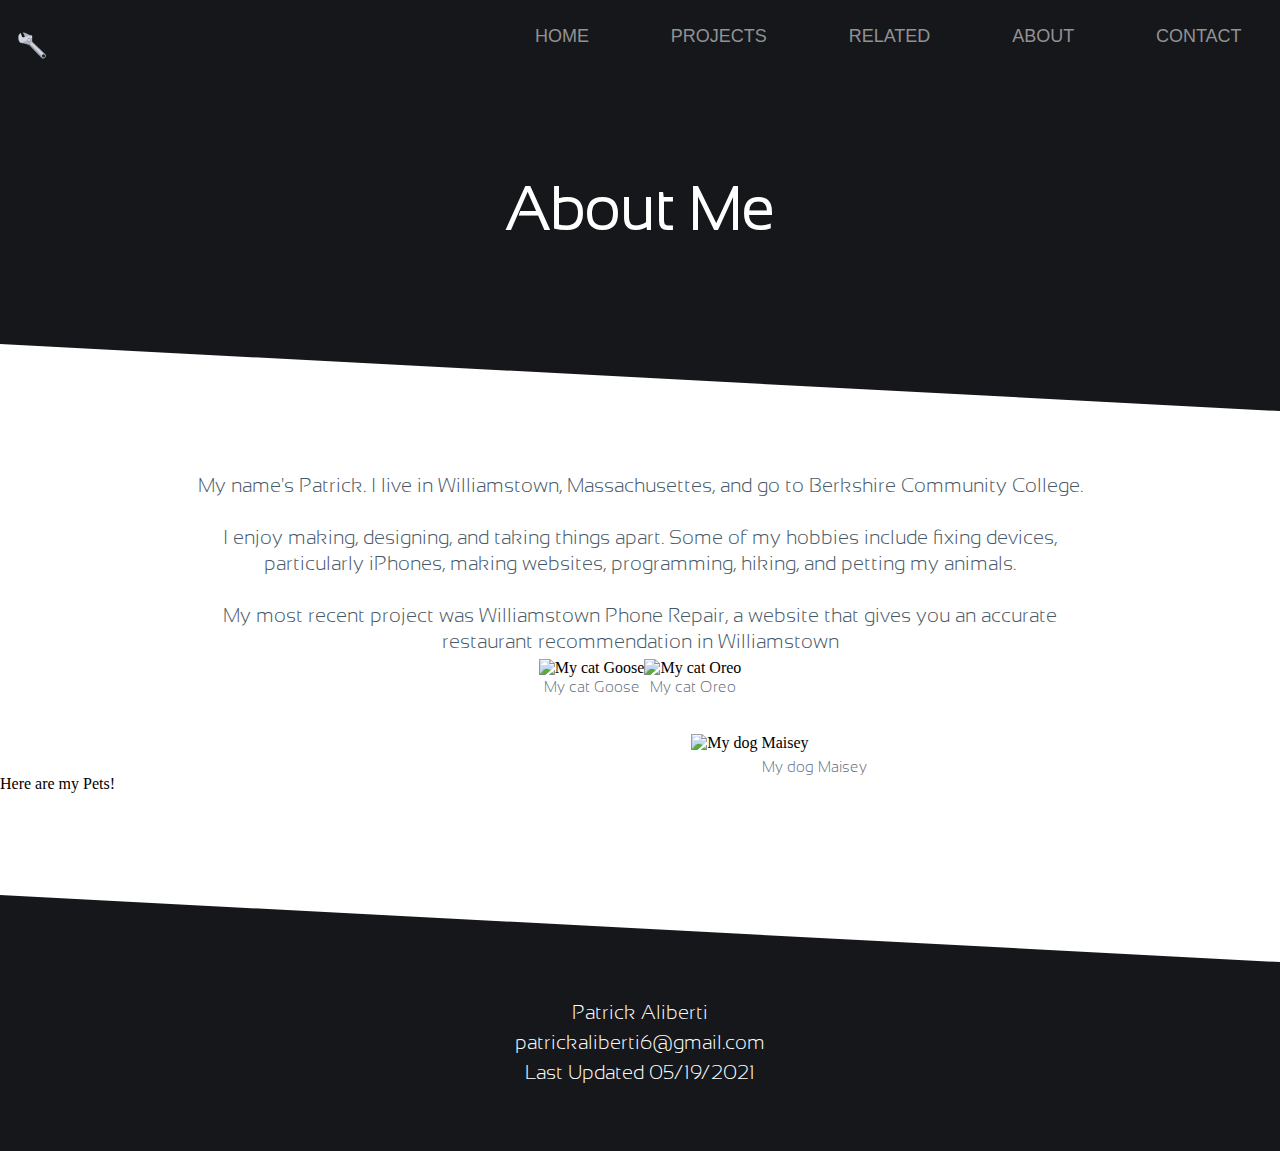
==== about.html @ bbf833e3 "Add files via upload" ====
<!DOCTYPE html>
<html lang="en">
<head>
  <meta charset="utf-8">
  <title>About</title>
  <link rel="stylesheet" href="home.css">
</head>
<body>
  <div id="main">
    <nav>
      <a href="index.html">
        <img src="imgs/wrench.png" alt="wrench">
      </a>
      <a href="index.html">HOME</a>
      <a href="#sec2">PROJECTS</a>
      <a href="#related.html">RELATED</a>
      <a href="about.html">ABOUT</a>
      <a href="#contact.html">CONTACT</a>
    </nav>
    <h1 id="about">About Me</h1>
  </div>
  <div class="skew"></div>
  <div id="aboutP">
    <p>My name's Patrick. I live in Williamstown, Massachusettes, and go to Berkshire Community College.</p><br>
    <p>
      I enjoy making, designing, and taking things apart. Some of my hobbies include fixing devices, particularly iPhones, making websites,
      programming, hiking, and petting my animals.
    </p><br>
    <p>My most recent project was Williamstown Phone Repair, a website that gives you an accurate restaurant recommendation in Williamstown</p>
  </div>
  <div id="petGallery">
    <div>
      <img src="imgs/goose.jpg" alt="My cat Goose">
      <p>My cat Goose</p>
    </div>
    <div>
      <img src="imgs/oreo.jpg" alt="My cat Oreo">
      <p>My cat Oreo</p>
    </div>
  </div>
  <div id="Maisey">
    <img src="imgs/maisey.jpg" alt="My dog Maisey">
    <p>My dog Maisey</p>
  </div>
  <span id="pets">Here are my Pets!</span>
  <div class="skew" id="white"></div>
  <footer>
    Patrick Aliberti<br>
    patrickaliberti6@gmail.com<br>
    Last Updated 05/19/2021
  </footer>
</body>
</html>
---- home.css ----
* {
  margin: 0px;
}

#main {
  background-color: rgb(22, 23, 27);
}

a {
  text-decoration: none;
}

.skew {
  position: relative;
  padding: 4% 0;
  background: rgb(22, 23, 27);
  overflow: visible;
  z-index: 1;
}

.skew:after {
  content: '';
  width: 100%;
  height: 100%;
  position: absolute;
  background: inherit;
  z-index: -1;
  bottom: 0;
  transform-origin: left bottom;
  transform: skewY(3deg);
}

nav {
  text-align: center;
  font-family: arial;
  font-size: 18px;

  padding-top: 2%;
  margin-bottom: 8%;
  text-align: right;
}

nav a {
  color: rgb(146, 146, 146);
  text-decoration: none;

  margin-left: 3%;
  margin-right: 3%;
  margin-top: 2%;
}

nav a:hover {
  color: rgb(255, 255, 255);
}

nav img {
  width: 3%;
  float: left;
  margin-left: 1%;
}

#layout {
  display: flex;
}

#intro {
  margin-left: 5%;
  width: 50%;
}

#intro h1 {
  color: white;
  font-family: Sansation-Light;
  font-size: 60px;

  margin-top: 10%;
}

#intro p {
  color:white;
  font-family: Sansation-Light;
  font-size: 20px;
  line-height: 1.5;

  margin-top: 5%;
}

#layout #me {
  border-radius: 100%;
  border: 10px solid rgb(15, 35, 65);

  width: 30%;
  height: 30%;
  margin-right: 5%;
  margin-left: 5%;
}

#github {
  width: 10%;
  margin-left: 35%;
  margin-top: 12%;
}

#stack-overflow {
  width: 7%;
  margin-left: 3%;
  margin-bottom: 2%;
}

#heading {
  font-family: Sansation-Light;
  margin-top: 13%;
  margin-left: 4%;
  font-size: 42px;
}

#heading2 {
  font-family: Sansation-Light;
  font-size: 42px;

  margin-top: 0%;
  margin-left: 4%;
  padding-top: 13%;
}

#white {
  background-color: white;
}

#grey {
  background-color: rgb(216, 216, 216);
}

hr {
  margin-left: 3%;
  margin-right: 3%;
  margin-top: 1%;
  margin-bottom: 2%;
}

#gallery {
  display: flex;
  margin-left: 3%;
  margin-right: 3%;
}

#gallery img {
  border-radius: 5px;

  width: 98%;
  margin-top: 3%;
  margin-left: 1%;
}

#gallery p {
  text-align: center;
  font-family: Sansation-Light;
  font-size: 22px;
}

ul {
  list-style-type: circle;
  margin-left: 4%;
  font-size: 30px;
  font-family: Sansation-Light;
  position: relative;
}

ul img {
  width: 10%;
  margin-right: 5%;
}

#vert {
  border-left: 2px solid rgb(89, 106, 128);

  height: 106px;
  position: absolute;
  left: 17%;
  top: 74%;;
}

ul a {
  font-size: 18px;

  position: absolute;
  left: 22%;
  top: 84%;
}

ul a:hover {
  color: rgb(48, 48, 117);
}

ul a:visited {
  color: rgb(48, 48, 117);
}

#about {
  color: white;
  font-family: Sansation-Light;
  font-size: 60px;
  text-align: center;

  margin-top: 10%;
}

#aboutP {
  color: rgb(71, 88, 104);
  font-family: Sansation-Light;
  font-size: 20px;
  text-align: center;
  line-height: 1.3;

  margin-top:10%;
  margin-left: 15%;
  margin-right: 15%;
}

#petGallery {
  display: flex;
  justify-content: center;
  margin-left: 27%;
  margin-right: 27%;
}

#petGallery img {
  width: 98%;
  margin-top: 5%;
}

#petGallery p {
  color: rgb(99, 109, 124);
  font-family: Sansation-Light;
  font-size: 15px;
  text-align: center;
  
  margin-top: 1%;
}

#Maisey {
  margin-left: 54%;
  margin-top: 3%;
}

#Maisey img {
  width: 40%;
}

#Maisey p {
  color: rgb(99, 109, 124);
  font-family: Sansation-Light;
  font-size: 15px;
  
  margin-top: 1%;
  margin-left: 12%;
}

#pets {
  position: relative;
  top: 50%;
}

footer {
  background-color: rgb(22, 23, 27);
  color: white;
  font-size: 20px;
  font-family: Sansation-Light;
  text-align: center;
  line-height: 1.5;

  padding-top: 8%;
  padding-bottom: 5%;
}

@font-face{
  font-family: 'Sansation-Light';
  src: url(fonts/Sansation-Light.ttf);
}
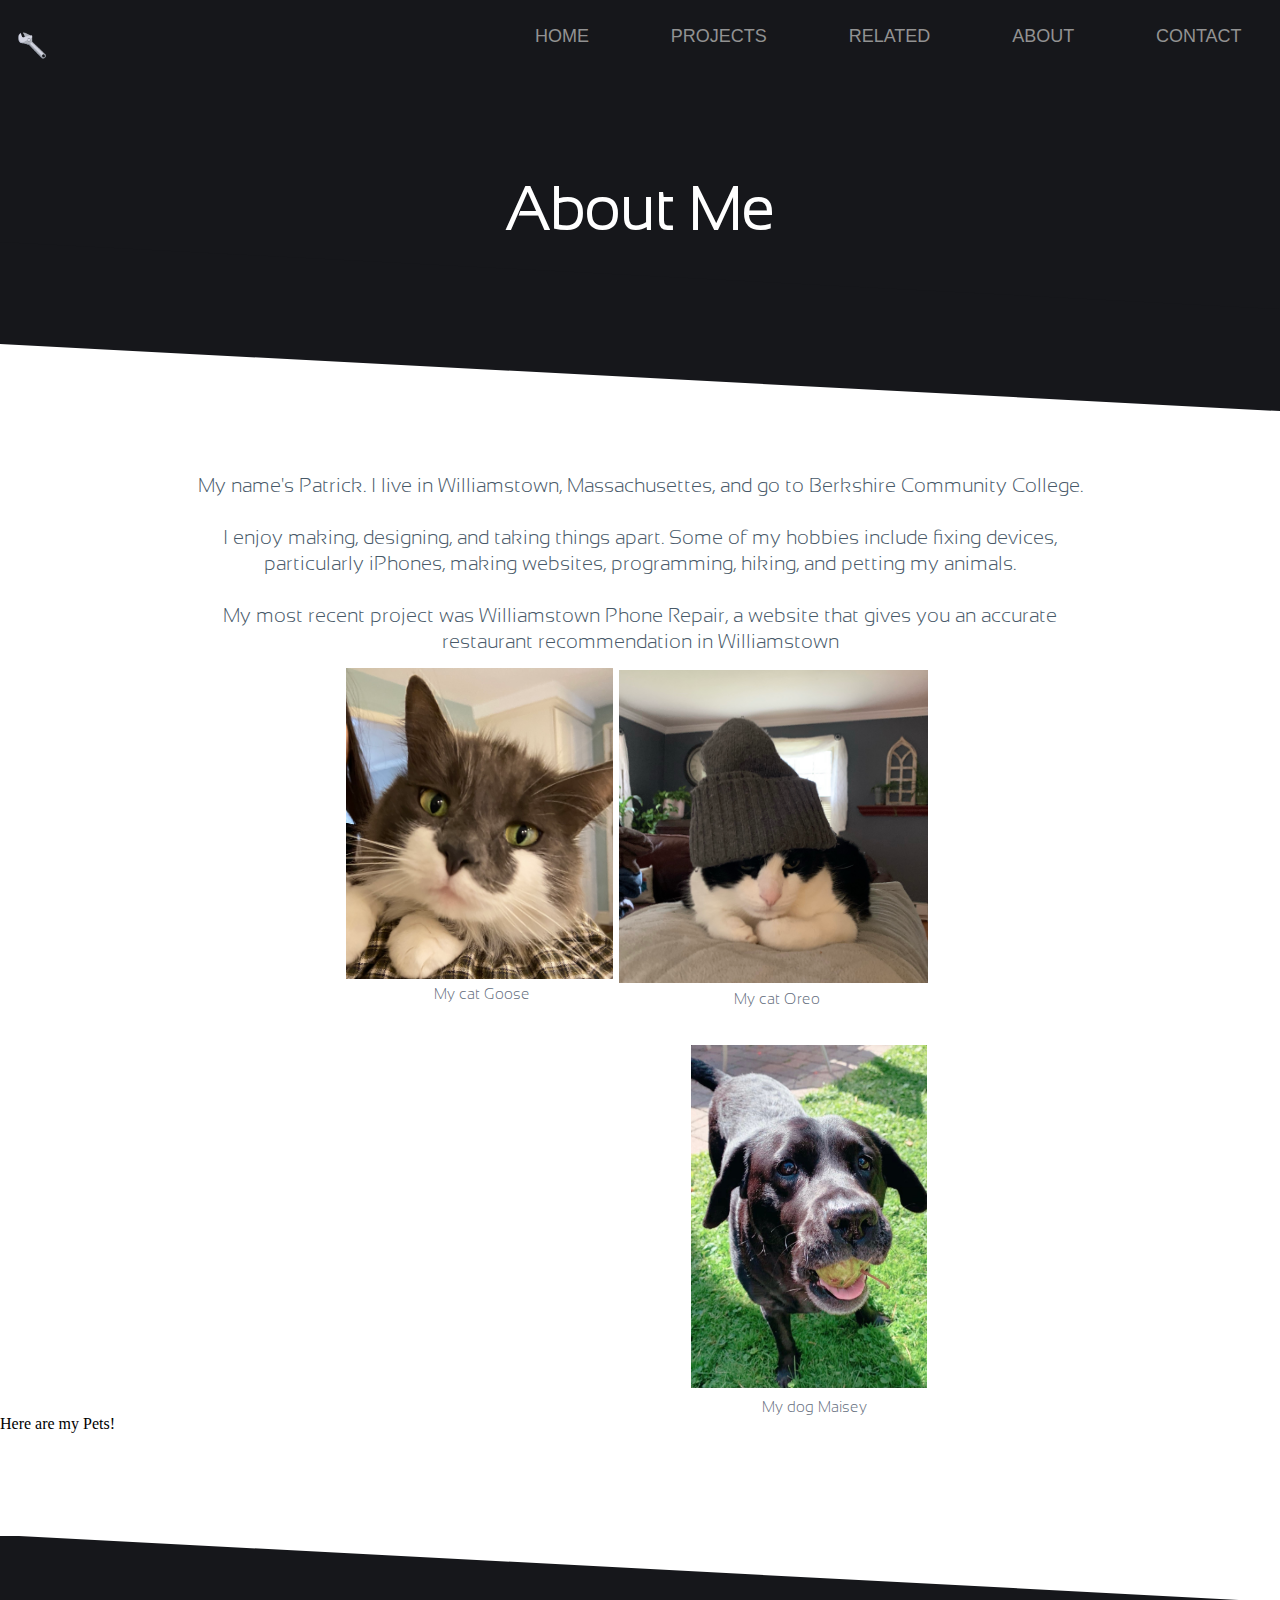
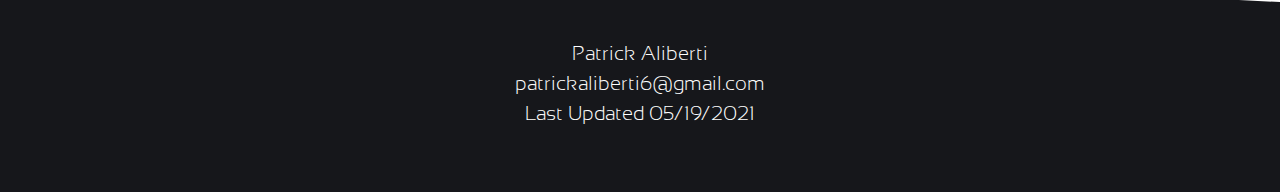
==== commit ce6712ab: "Update about.html" ====
--- a/about.html
+++ b/about.html
@@ -30,16 +30,16 @@
   </div>
   <div id="petGallery">
     <div>
-      <img src="imgs/goose.jpg" alt="My cat Goose">
+      <img src="imgs/goose.JPG" alt="My cat Goose">
       <p>My cat Goose</p>
     </div>
     <div>
-      <img src="imgs/oreo.jpg" alt="My cat Oreo">
+      <img src="imgs/oreo.JPG" alt="My cat Oreo">
       <p>My cat Oreo</p>
     </div>
   </div>
   <div id="Maisey">
-    <img src="imgs/maisey.jpg" alt="My dog Maisey">
+    <img src="imgs/maisey.JPG" alt="My dog Maisey">
     <p>My dog Maisey</p>
   </div>
   <span id="pets">Here are my Pets!</span>
@@ -50,4 +50,4 @@
     Last Updated 05/19/2021
   </footer>
 </body>
-</html>+</html>
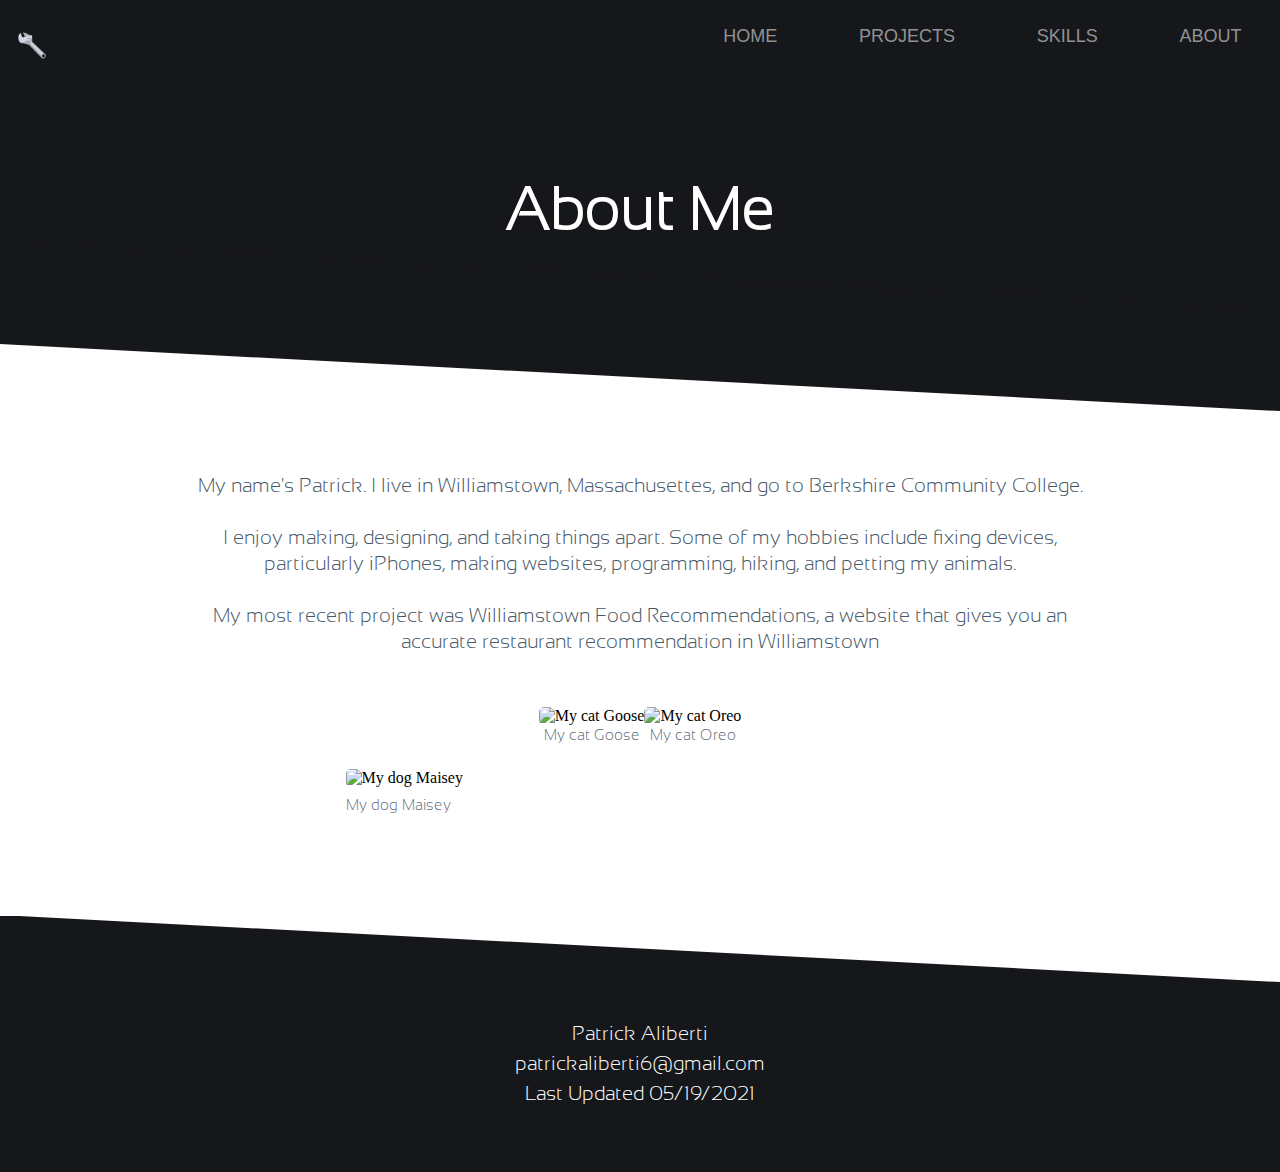
==== commit 18afc052: "Add files via upload" ====
--- a/about.html
+++ b/about.html
@@ -12,10 +12,9 @@
         <img src="imgs/wrench.png" alt="wrench">
       </a>
       <a href="index.html">HOME</a>
-      <a href="#sec2">PROJECTS</a>
-      <a href="#related.html">RELATED</a>
+      <a href="index.html#sec2">PROJECTS</a>
+      <a href="index.html#sec3">SKILLS</a>
       <a href="about.html">ABOUT</a>
-      <a href="#contact.html">CONTACT</a>
     </nav>
     <h1 id="about">About Me</h1>
   </div>
@@ -26,23 +25,22 @@
       I enjoy making, designing, and taking things apart. Some of my hobbies include fixing devices, particularly iPhones, making websites,
       programming, hiking, and petting my animals.
     </p><br>
-    <p>My most recent project was Williamstown Phone Repair, a website that gives you an accurate restaurant recommendation in Williamstown</p>
+    <p>My most recent project was Williamstown Food Recommendations, a website that gives you an accurate restaurant recommendation in Williamstown</p>
   </div>
   <div id="petGallery">
     <div>
-      <img src="imgs/goose.JPG" alt="My cat Goose">
+      <img src="imgs/goose.jpg" alt="My cat Goose">
       <p>My cat Goose</p>
     </div>
     <div>
-      <img src="imgs/oreo.JPG" alt="My cat Oreo">
+      <img src="imgs/oreo.jpg" alt="My cat Oreo">
       <p>My cat Oreo</p>
     </div>
   </div>
   <div id="Maisey">
-    <img src="imgs/maisey.JPG" alt="My dog Maisey">
+    <img src="imgs/maisey.jpg" alt="My dog Maisey">
     <p>My dog Maisey</p>
   </div>
-  <span id="pets">Here are my Pets!</span>
   <div class="skew" id="white"></div>
   <footer>
     Patrick Aliberti<br>
@@ -50,4 +48,4 @@
     Last Updated 05/19/2021
   </footer>
 </body>
-</html>
+</html>--- a/home.css
+++ b/home.css
@@ -85,9 +85,9 @@
   margin-top: 5%;
 }
 
-#layout #me {
+.me {
   border-radius: 100%;
-  border: 10px solid rgb(15, 35, 65);
+  border: 10px solid rgb(29, 23, 53);
 
   width: 30%;
   height: 30%;
@@ -95,6 +95,10 @@
   margin-left: 5%;
 }
 
+.hide {
+  display: none;
+}
+
 #github {
   width: 10%;
   margin-left: 35%;
@@ -128,7 +132,7 @@
 }
 
 #grey {
-  background-color: rgb(216, 216, 216);
+  background-color: rgb(231, 231, 231);
 }
 
 hr {
@@ -222,11 +226,13 @@
   justify-content: center;
   margin-left: 27%;
   margin-right: 27%;
+  margin-top: 4%;
 }
 
 #petGallery img {
   width: 98%;
-  margin-top: 5%;
+  margin-top: 2%;
+  border-radius: 5px;
 }
 
 #petGallery p {
@@ -239,12 +245,13 @@
 }
 
 #Maisey {
-  margin-left: 54%;
-  margin-top: 3%;
+  margin-left: 27%;
+  margin-top: 2%;
 }
 
 #Maisey img {
-  width: 40%;
+  width: 62.5%;
+  border-radius: 5px;
 }
 
 #Maisey p {
@@ -253,12 +260,10 @@
   font-size: 15px;
   
   margin-top: 1%;
-  margin-left: 12%;
 }
 
 #pets {
-  position: relative;
-  top: 50%;
+  float: left;
 }
 
 footer {
@@ -273,6 +278,146 @@
   padding-bottom: 5%;
 }
 
+@media screen and (max-width: 1300px) {
+  #intro h1 {
+    font-size: 45px;
+  }
+}
+
+@media screen and (max-width: 1024px) {
+  nav img {
+    width: 6%;
+  }
+
+  #intro h1 {
+    font-size: 40px;
+    margin-top: 5%;
+  }
+
+  #intro p {
+    font-size: 15px;
+  }
+
+  #github {
+    width: 16%;
+  }
+
+  #stack-overflow {
+    width: 13%;
+  }
+
+  ul img {
+    width: 12%;
+  }
+
+  #vert {
+    left: 23%;
+  }
+
+  ul a {
+    left: 30%;
+  }
+}
+
+@media screen and (max-width: 868px) {
+  #intro h1 {
+    font-size: 29px;
+  }
+
+  #intro p {
+    font-size: 12px;
+  }
+
+  ul img {
+    width: 17%;
+  }
+
+  #vert {
+    left: 27%;
+  }
+
+  ul a {
+    left: 35%;
+  }
+}
+
+@media screen and (max-width: 600px) {
+  nav {
+    font-size: 15px;
+  }
+
+  nav img {
+    width: 9%;
+  }
+
+  #gallery {
+    display: block;
+  }
+
+  #gallery div {
+    margin-top : 2%;
+    margin-bottom: 4%;
+    margin-left: 3%;
+    margin-right: 3%;
+  }
+
+  .me{
+    display: none;
+  }
+
+  .hide {
+    display: block;
+    border-radius: 100%;
+    border: 10px solid rgb(29, 23, 53);
+
+    width: 30%;
+    height: 30%;
+    margin-left: 33%;
+    margin-bottom: 2%;
+  }
+
+  #intro h1 {
+    text-align: center;
+    margin-right: 8%;
+  }
+
+  #intro p {
+    width: 80%;
+    text-align: center;
+    margin-left: 5%;
+  }
+
+  #intro {
+    width: 100%;
+  }
+
+  #github{
+    margin-left: 30%;
+  }
+
+  ul img {
+    width: 25%;
+  }
+
+  #vert {
+    left: 35%;
+  }
+
+  ul a {
+    left: 44%;
+  }
+
+  #petGallery {
+    display: block;
+  }
+}
+
+/*
+@media screen and (max-width: 480px) {
+  body {
+    display: none;
+}*/
+
 @font-face{
   font-family: 'Sansation-Light';
   src: url(fonts/Sansation-Light.ttf);
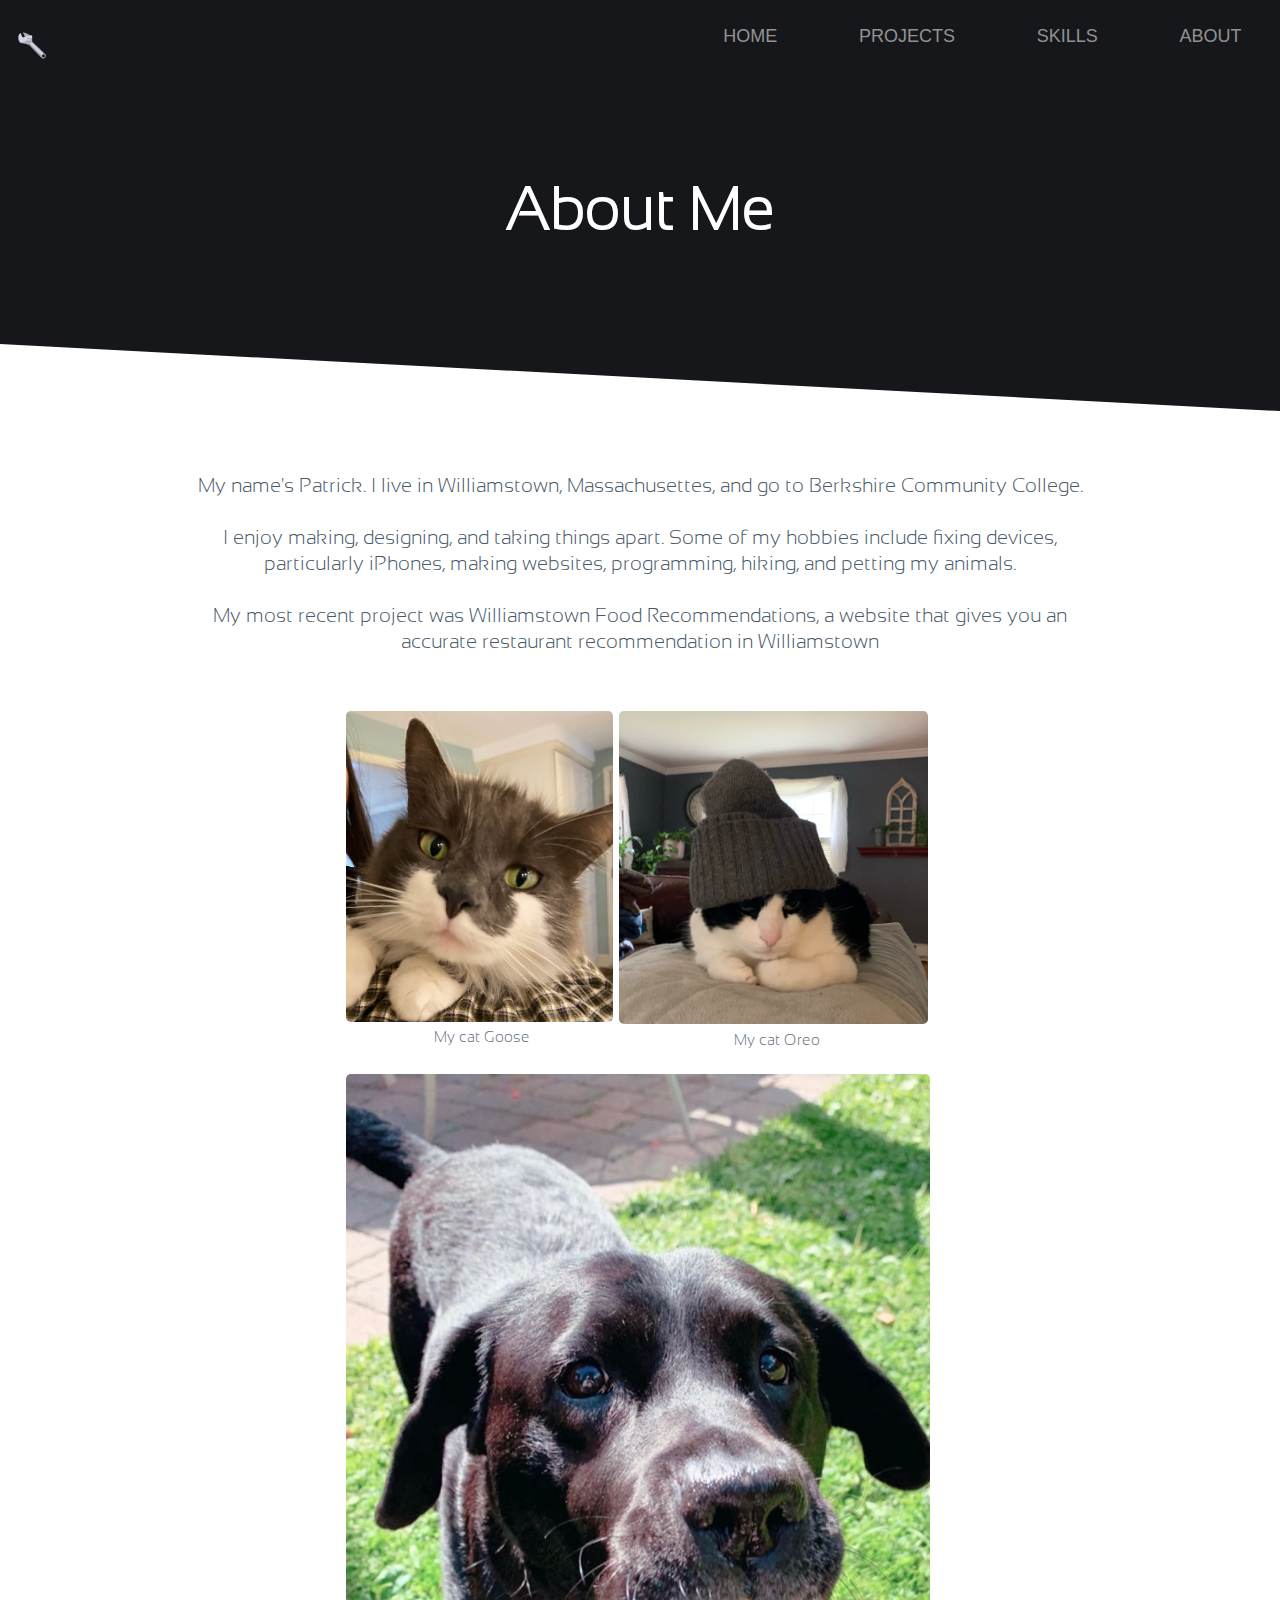
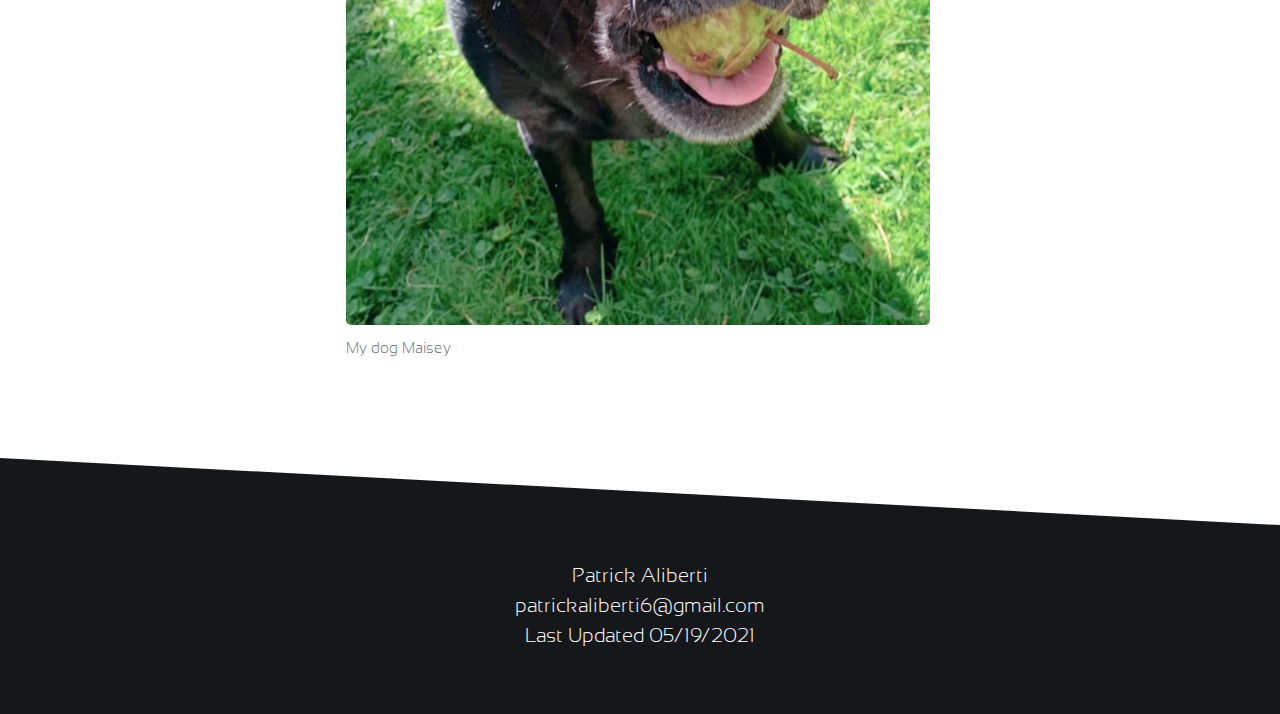
==== commit d84d526d: "Update about.html" ====
--- a/about.html
+++ b/about.html
@@ -29,16 +29,16 @@
   </div>
   <div id="petGallery">
     <div>
-      <img src="imgs/goose.jpg" alt="My cat Goose">
+      <img src="imgs/goose.JPG" alt="My cat Goose">
       <p>My cat Goose</p>
     </div>
     <div>
-      <img src="imgs/oreo.jpg" alt="My cat Oreo">
+      <img src="imgs/oreo.JPG" alt="My cat Oreo">
       <p>My cat Oreo</p>
     </div>
   </div>
   <div id="Maisey">
-    <img src="imgs/maisey.jpg" alt="My dog Maisey">
+    <img src="imgs/maisey.JPG" alt="My dog Maisey">
     <p>My dog Maisey</p>
   </div>
   <div class="skew" id="white"></div>
@@ -48,4 +48,4 @@
     Last Updated 05/19/2021
   </footer>
 </body>
-</html>+</html>
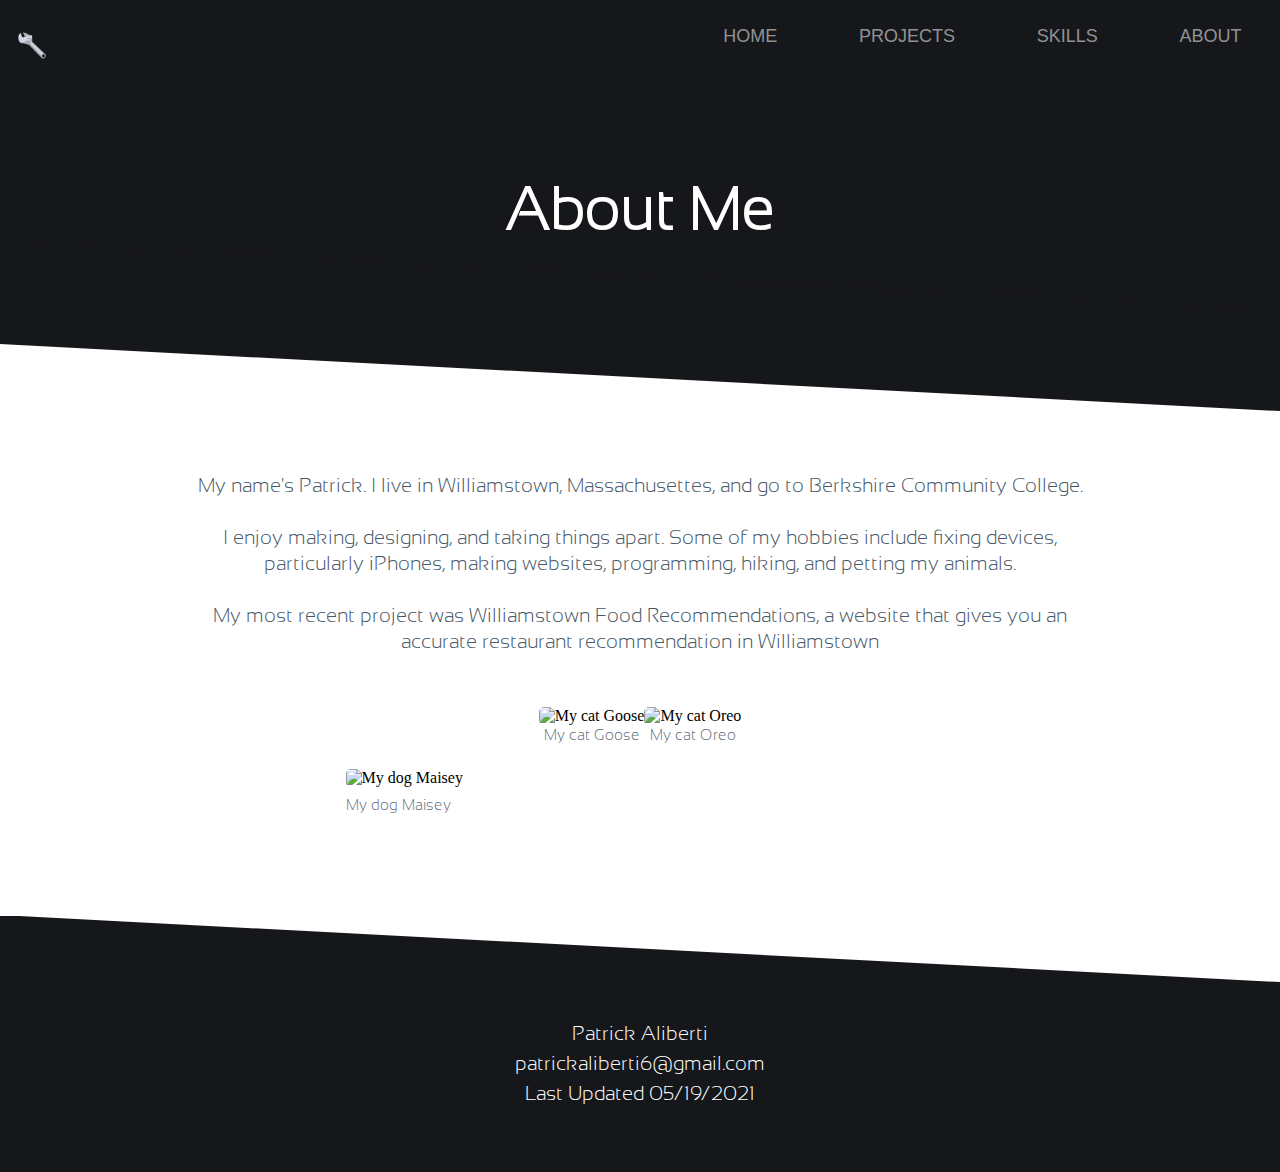
==== commit 1f5c1e21: "Add files via upload" ====
--- a/about.html
+++ b/about.html
@@ -1,7 +1,8 @@
 <!DOCTYPE html>
 <html lang="en">
 <head>
-  <meta charset="utf-8">
+  <meta name="viewport" content="width=device-width, initial-scale=1">
+
   <title>About</title>
   <link rel="stylesheet" href="home.css">
 </head>
@@ -29,16 +30,16 @@
   </div>
   <div id="petGallery">
     <div>
-      <img src="imgs/goose.JPG" alt="My cat Goose">
+      <img src="imgs/goose.jpg" alt="My cat Goose">
       <p>My cat Goose</p>
     </div>
     <div>
-      <img src="imgs/oreo.JPG" alt="My cat Oreo">
+      <img src="imgs/oreo.jpg" alt="My cat Oreo">
       <p>My cat Oreo</p>
     </div>
   </div>
   <div id="Maisey">
-    <img src="imgs/maisey.JPG" alt="My dog Maisey">
+    <img src="imgs/maisey.jpg" alt="My dog Maisey">
     <p>My dog Maisey</p>
   </div>
   <div class="skew" id="white"></div>
@@ -48,4 +49,4 @@
     Last Updated 05/19/2021
   </footer>
 </body>
-</html>
+</html>--- a/home.css
+++ b/home.css
@@ -412,13 +412,7 @@
   }
 }
 
-/*
-@media screen and (max-width: 480px) {
-  body {
-    display: none;
-}*/
-
 @font-face{
   font-family: 'Sansation-Light';
   src: url(fonts/Sansation-Light.ttf);
-}+}
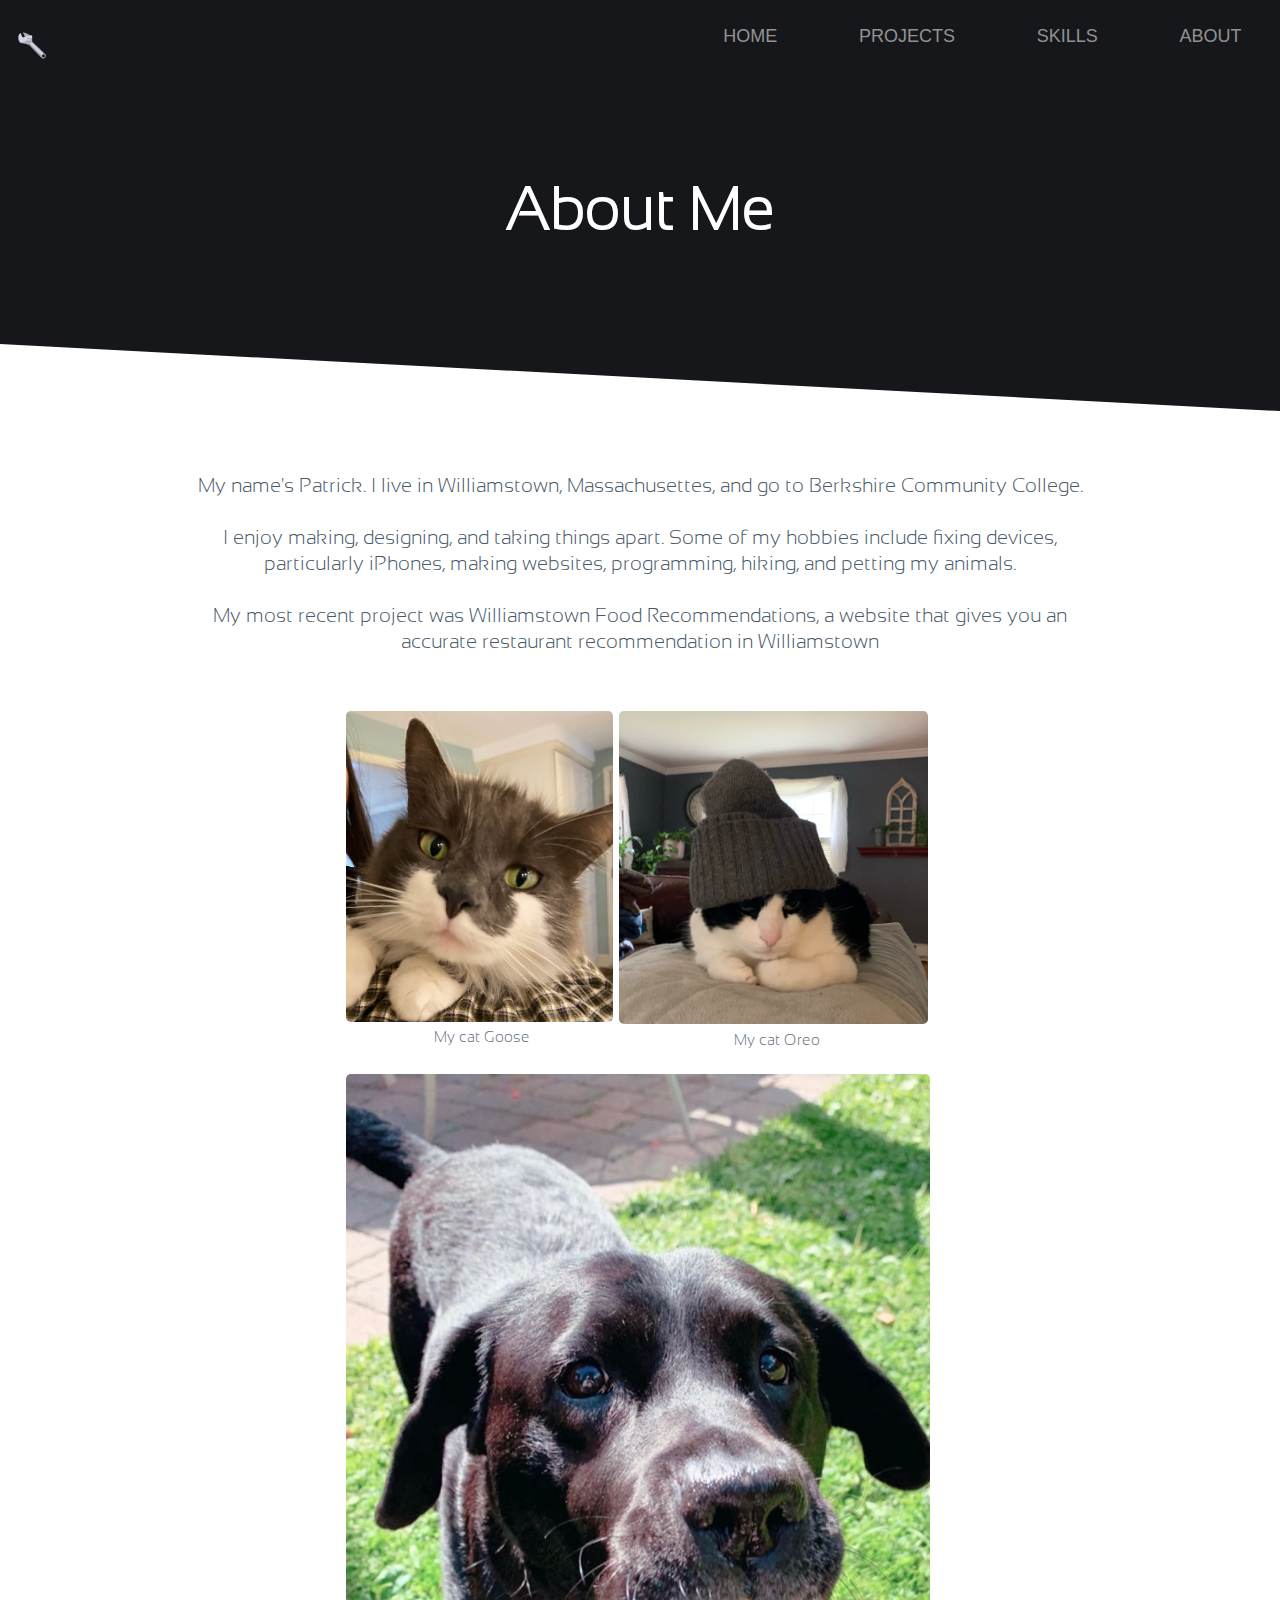
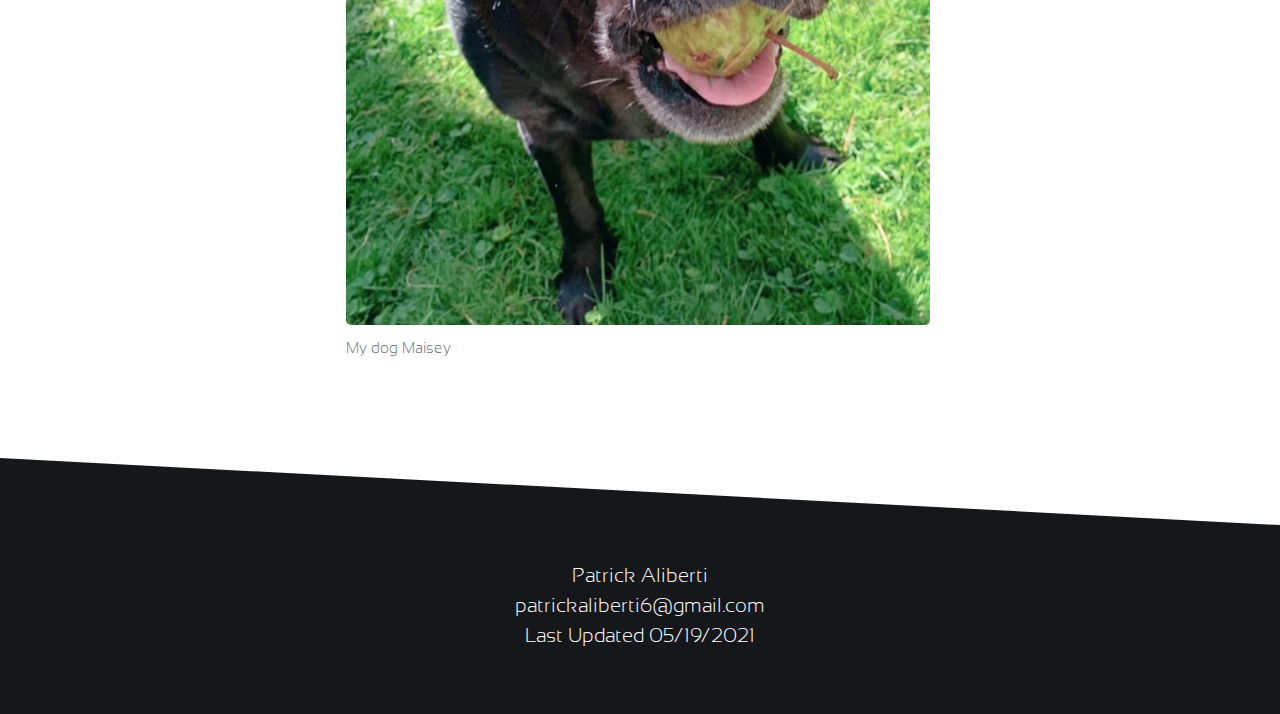
==== commit c3a382f2: "Update about.html" ====
--- a/about.html
+++ b/about.html
@@ -30,16 +30,16 @@
   </div>
   <div id="petGallery">
     <div>
-      <img src="imgs/goose.jpg" alt="My cat Goose">
+      <img src="imgs/goose.JPG" alt="My cat Goose">
       <p>My cat Goose</p>
     </div>
     <div>
-      <img src="imgs/oreo.jpg" alt="My cat Oreo">
+      <img src="imgs/oreo.JPG" alt="My cat Oreo">
       <p>My cat Oreo</p>
     </div>
   </div>
   <div id="Maisey">
-    <img src="imgs/maisey.jpg" alt="My dog Maisey">
+    <img src="imgs/maisey.JPG" alt="My dog Maisey">
     <p>My dog Maisey</p>
   </div>
   <div class="skew" id="white"></div>
@@ -49,4 +49,4 @@
     Last Updated 05/19/2021
   </footer>
 </body>
-</html>+</html>
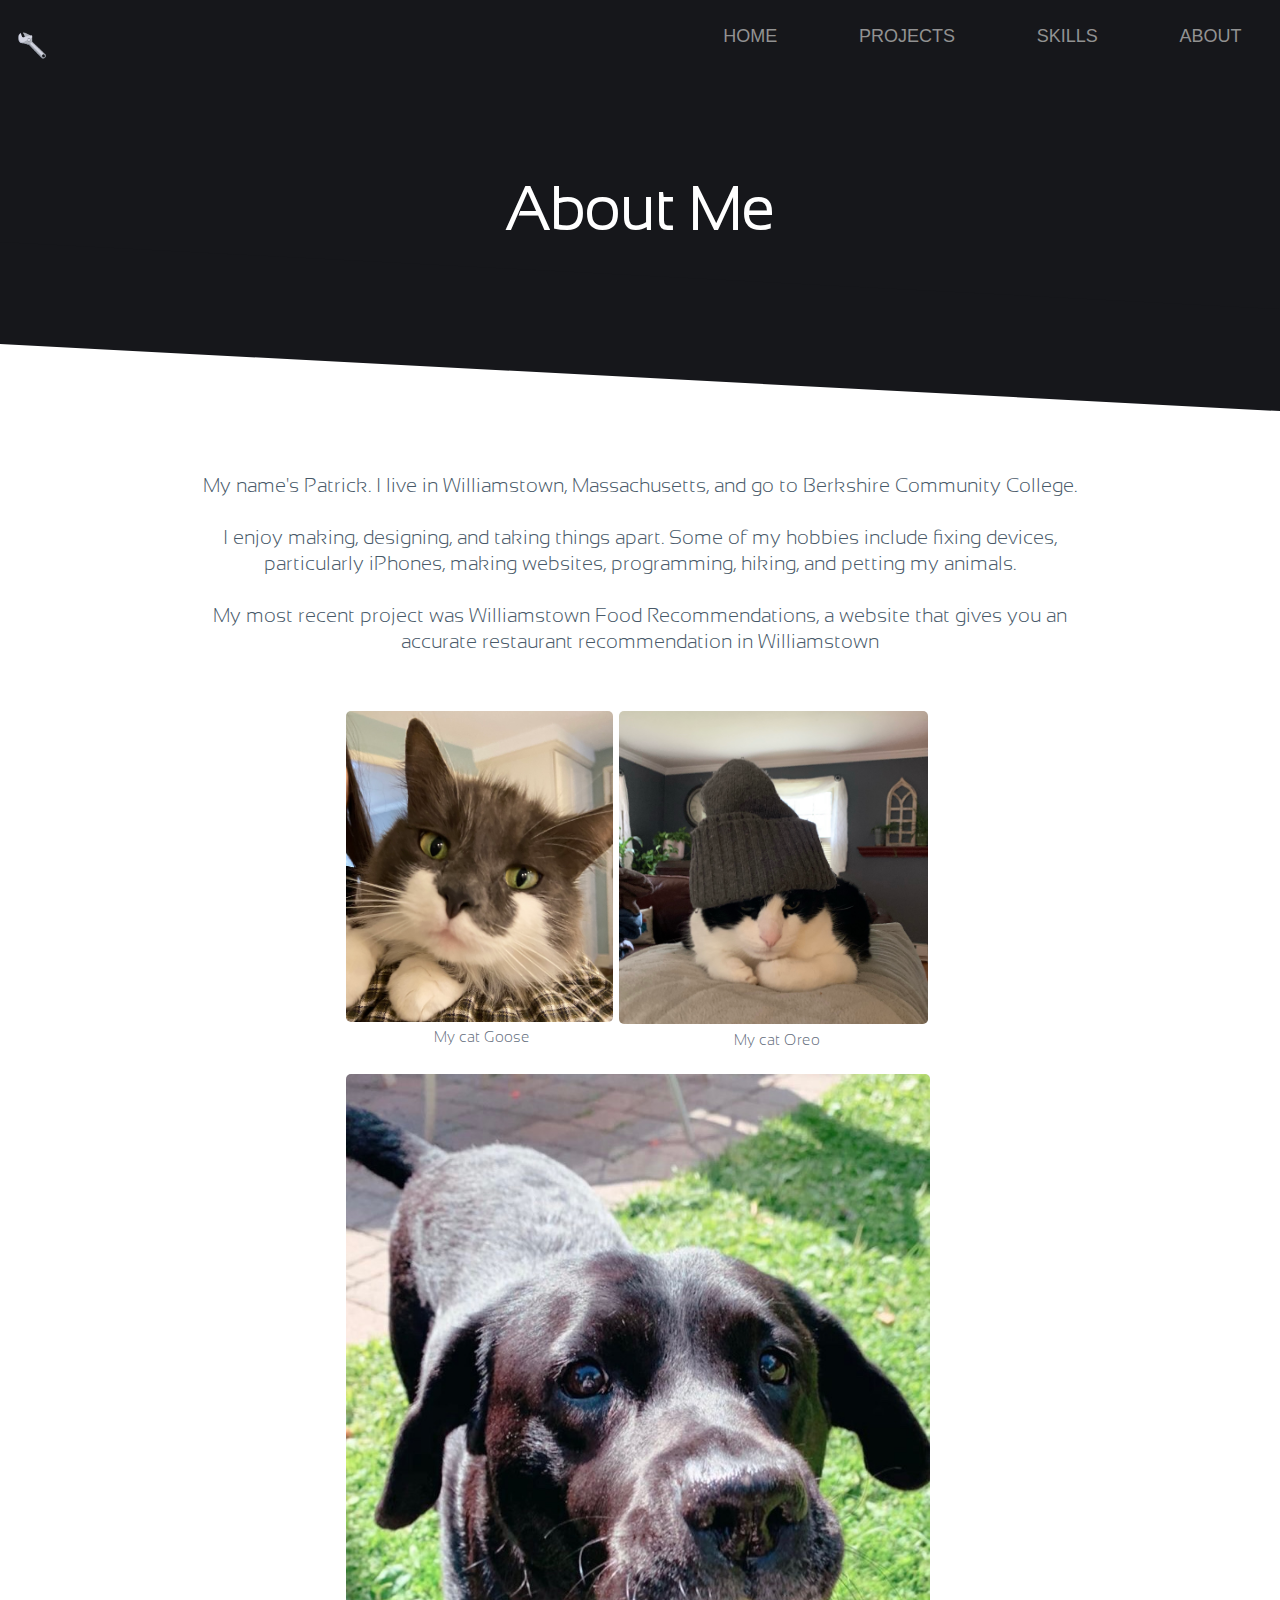
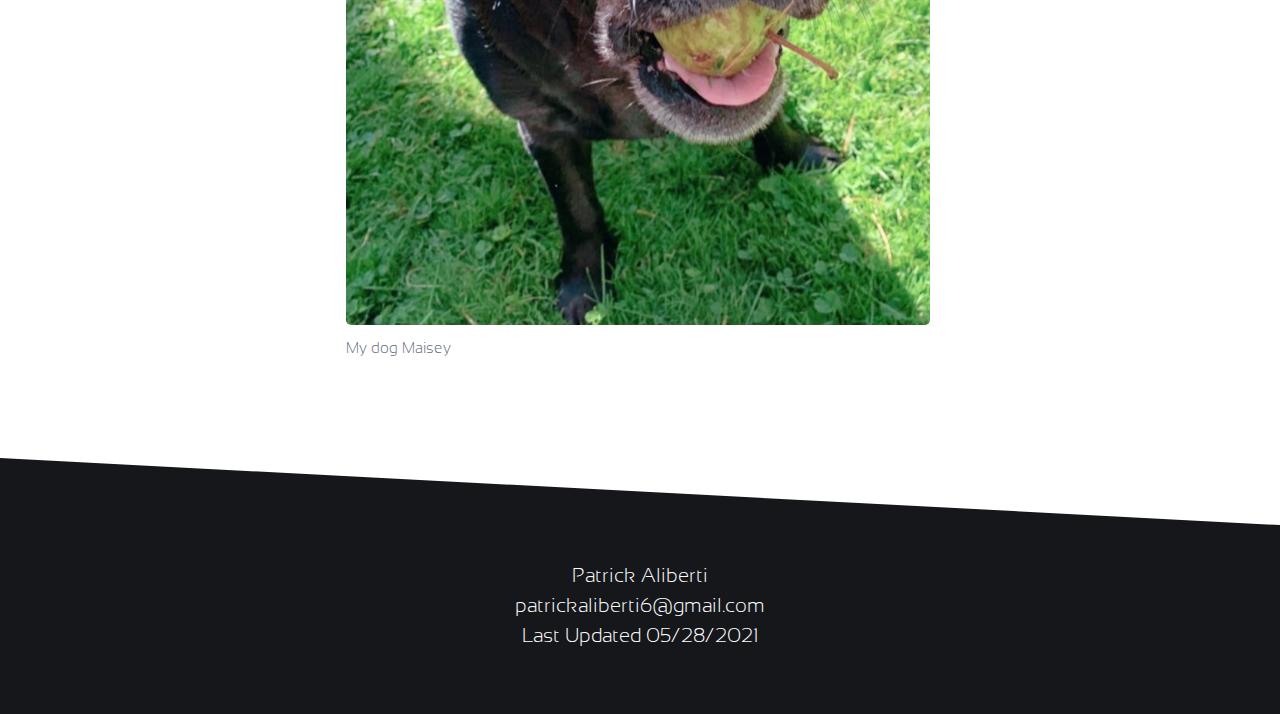
==== commit 2d3926ef: "Add files via upload" ====
--- a/about.html
+++ b/about.html
@@ -21,7 +21,7 @@
   </div>
   <div class="skew"></div>
   <div id="aboutP">
-    <p>My name's Patrick. I live in Williamstown, Massachusettes, and go to Berkshire Community College.</p><br>
+    <p>My name's Patrick. I live in Williamstown, Massachusetts, and go to Berkshire Community College.</p><br>
     <p>
       I enjoy making, designing, and taking things apart. Some of my hobbies include fixing devices, particularly iPhones, making websites,
       programming, hiking, and petting my animals.
@@ -46,7 +46,7 @@
   <footer>
     Patrick Aliberti<br>
     patrickaliberti6@gmail.com<br>
-    Last Updated 05/19/2021
+    Last Updated 05/28/2021
   </footer>
 </body>
-</html>
+</html>--- a/home.css
+++ b/home.css
@@ -4,10 +4,28 @@
 
 #main {
   background-color: rgb(22, 23, 27);
+  display: absolute;
 }
 
 a {
   text-decoration: none;
+}
+
+#ref {
+  color: rgb(87, 95, 110);
+}
+
+a:hover #ref {
+  color: white;
+}
+
+h2 {
+  color: white;
+  font-family: Sansation-Light;
+  font-size: 20px;
+  text-align: center;
+
+  margin-top: 3%;
 }
 
 .skew {
@@ -189,7 +207,11 @@
 
   position: absolute;
   left: 22%;
-  top: 84%;
+  top: 80%;
+}
+
+#cp2 {
+  top: 89%;
 }
 
 ul a:hover {
@@ -262,8 +284,52 @@
   margin-top: 1%;
 }
 
-#pets {
-  float: left;
+a img{
+  display: inline
+}
+
+.gallery {
+  display: grid;
+  grid-template-rows: 25% 25% 25%;
+  grid-template-columns: 25% 25% 25%;
+  justify-content: space-evenly;
+  margin-top: 12%;
+}
+
+.gallery img {
+  border-radius: 2%;
+
+  width: 100%;
+  margin-bottom: 20%;
+}
+
+.gallery #bird1 {
+  width: 80%;
+  margin-left: 20%;
+}
+.gallery #bird2 {
+  width: 42.5%;
+  margin-left: 20%;
+
+}
+.gallery #bird3 {
+  width: 42.5%;
+  margin-left: 20%;
+}
+
+#sourceCode {
+  color: rgb(41, 44, 70);
+  font-family: Sansation-Light;
+  font-size: 40px;
+  text-align: center;
+  text-decoration: underline;
+
+  margin-left: 40%;
+}
+
+#sourceCode:hover {
+  color: rgb(109, 109, 168);
+  text-decoration: none;
 }
 
 footer {
@@ -412,7 +478,7 @@
   }
 }
 
-@font-face{
+@font-face {
   font-family: 'Sansation-Light';
   src: url(fonts/Sansation-Light.ttf);
-}
+}